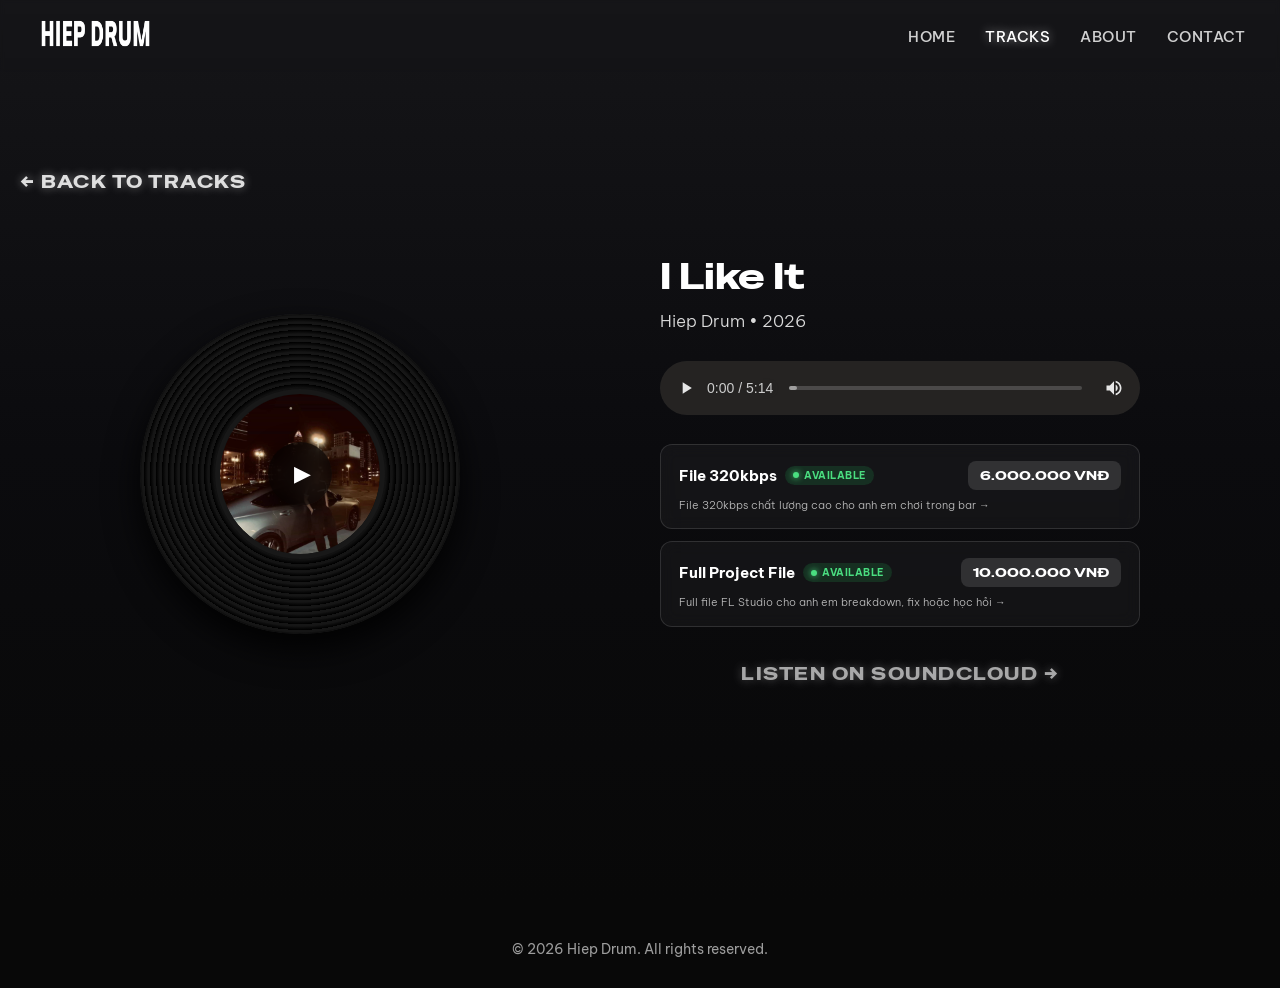
==== track-detail.html @ 59454e23 "created new file "track-detail.html" to hold the database of current tracks, removed individuals htm" ====
<!DOCTYPE html>
<html lang="en">
<head>
    <meta charset="UTF-8">
    <meta name="viewport" content="width=device-width, initial-scale=1.0">
    <title id="pageTitle">Track | HIEP DRUM</title>
    
    <!-- Google Fonts -->
    <link rel="preconnect" href="https://fonts.googleapis.com">
    <link rel="preconnect" href="https://fonts.gstatic.com" crossorigin>
    <link href="https://fonts.googleapis.com/css2?family=Be+Vietnam+Pro:wght@300;400;500;600;700&family=Special+Gothic+Expanded+One&display=swap" rel="stylesheet">
    
    <link rel="stylesheet" href="style.css">
</head>
<body>

    <!-- Header / Navbar -->
    <header class="header tracks-header">
        <div class="navbar-wrapper">
            <div class="container navbar">
                <div class="logo">
                    <a href="index.html#home"><img src="images/logo.png" alt="Hiep Drum Logo" width="120"></a>
                </div>
                <nav>
                    <ul>
                        <li><a href="index.html#home">Home</a></li>
                        <li><a href="tracks.html" class="active">Tracks</a></li>
                        <li><a href="index.html#about">About</a></li>
                        <li><a href="index.html#contact">Contact</a></li>
                    </ul>
                </nav>
            </div>
        </div>
    </header>

    <!-- Track Detail Section -->
    <main class="all-tracks-page">
        <div class="container">
            <div class="back-home-container" style="text-align: left; margin-bottom: 30px;">
                <a href="tracks.html" class="tracks-btn">&larr; Back to Tracks</a>
            </div>

            <div class="about-container track-detail-container">
    
                <!-- Vinyl Disc Player Display -->
                <div class="vinyl-player-wrapper">
                    <div class="vinyl-record" id="vinylRecord">
                        <div class="vinyl-grooves"></div>
                        <div class="record-center-label">
                            <img id="trackCover" src="" alt="Cover" class="record-cover">
                            <div class="record-hole"></div>
                        </div>
                    </div>
                    <button class="vinyl-play-btn" id="vinylPlayBtn" type="button" aria-label="Toggle Play">&#9654;</button>
                </div>
                
                <!-- Song Details & Streaming Player -->
                <div class="about-text track-detail-info">
                    <h1 class="track-title" id="trackTitle">Loading...</h1>
                    <p class="track-subtitle" id="trackArtist">Hiep Drum &bull; 2026</p>

                    <div class="audio-player-container">
                        <audio id="trackAudio" controls controlsList="nodownload noplaybackrate">
                            <source id="audioSource" src="" type="audio/mpeg">
                            Your browser does not support the audio element.
                        </audio>
                    </div>

                    <!-- Track Offer Cards -->
                    <div class="track-offer-box">
                        <a href="index.html#contact" class="offer-item clickable-offer">
                            <div class="offer-header">
                                <div class="offer-title-group">
                                    <span class="offer-tag">File 320kbps</span>
                                    <span class="status-badge available">AVAILABLE</span>
                                </div>
                                <span class="offer-price" id="price320">-</span>
                            </div>
                            <p class="offer-desc">File 320kbps chất lượng cao cho anh em chơi trong bar &rarr;</p>
                        </a>

                        <a href="index.html#contact" class="offer-item clickable-offer">
                            <div class="offer-header">
                                <div class="offer-title-group">
                                    <span class="offer-tag">Full Project File</span>
                                    <span class="status-badge available">AVAILABLE</span>
                                </div>
                                <span class="offer-price" id="priceProject">-</span>
                            </div>
                            <p class="offer-desc">Full file FL Studio cho anh em breakdown, fix hoặc học hỏi &rarr;</p>
                        </a>
                    </div>

                    <div class="social-links">
                        <a id="soundcloudLink" href="#" target="_blank" rel="noopener noreferrer" class="tracks-btn">
                            Listen on SoundCloud &rarr;
                        </a>
                    </div>
                </div>
            </div>
        </div>
    </main>

    <!-- Footer -->
    <footer class="copyright">
        <p>&copy; 2026 Hiep Drum. All rights reserved.</p>
    </footer>

    <!-- Script to Load Track Data Dynamically -->
    <script>
        document.addEventListener('DOMContentLoaded', () => {
            const tracksData = {
                "i-like-it": {
                    title: "I Like It",
                    artist: "Hiep Drum • 2026",
                    cover: "images/cover1.jpg",
                    audio: "tracks/i-like-it-demo-2.mp3",
                    file320Price: "6.000.000 VNĐ",
                    projectPrice: "10.000.000 VNĐ",
                    soundcloud: "https://soundcloud.com/hiepdrum/i-like-it-hiep-drum"
                },
                "stereo-love": {
                    title: "Stereo Love",
                    artist: "Hiep Drum • 2026",
                    cover: "images/cover1.jpg",
                    audio: "tracks/stereo-love-demo.mp3",
                    file320Price: "6.000.000 VNĐ",
                    projectPrice: "10.000.000 VNĐ",
                    soundcloud: "https://soundcloud.com/hiepdrum/stereo-love-remix"
                },
                "ai-khoc-noi-dau-nay": {
                    title: "Ai Khoc Noi Dau Nay",
                    artist: "Hiep Drum • 2026",
                    cover: "images/cover2.jpg",
                    audio: "tracks/ai-khoc-demo.mp3",
                    file320Price: "6.000.000 VNĐ",
                    projectPrice: "10.000.000 VNĐ",
                    soundcloud: "https://soundcloud.com/hiepdrum/ai-khoc-noi-dau-nay"
                },
                "feel-good-inc": {
                    title: "Feel Good INC",
                    artist: "Hiep Drum • 2026",
                    cover: "images/cover2.jpg",
                    audio: "tracks/feel-good-demo.mp3",
                    file320Price: "6.500.000 VNĐ",
                    projectPrice: "10.000.000 VNĐ",
                    soundcloud: "https://soundcloud.com/hiepdrum/feel-good-inc"
                }
            };

            const params = new URLSearchParams(window.location.search);
            const trackKey = params.get('track') || 'i-like-it';
            const track = tracksData[trackKey];

            if (track) {
                document.getElementById('pageTitle').textContent = `${track.title} | HIEP DRUM`;
                document.getElementById('trackTitle').textContent = track.title;
                document.getElementById('trackArtist').textContent = track.artist;
                document.getElementById('trackCover').src = track.cover;
                document.getElementById('audioSource').src = track.audio;
                document.getElementById('trackAudio').load();
                document.getElementById('price320').textContent = track.file320Price;
                document.getElementById('priceProject').textContent = track.projectPrice;
                document.getElementById('soundcloudLink').href = track.soundcloud;
            }

            const audio = document.getElementById('trackAudio');
            const vinyl = document.getElementById('vinylRecord');
            const playBtn = document.getElementById('vinylPlayBtn');

            if (audio && playBtn) {
                playBtn.addEventListener('click', (e) => {
                    e.preventDefault();
                    if (audio.paused) {
                        audio.play().catch(err => console.error("Playback error:", err));
                    } else {
                        audio.pause();
                    }
                });

                audio.addEventListener('play', () => {
                    if (vinyl) vinyl.classList.add('is-playing');
                    playBtn.classList.add('is-playing');
                    playBtn.innerHTML = '&#10074;&#10074;';
                });

                audio.addEventListener('pause', () => {
                    if (vinyl) vinyl.classList.remove('is-playing');
                    playBtn.classList.remove('is-playing');
                    playBtn.innerHTML = '&#9654;';
                });

                audio.addEventListener('ended', () => {
                    if (vinyl) vinyl.classList.remove('is-playing');
                    playBtn.classList.remove('is-playing');
                    playBtn.innerHTML = '&#9654;';
                });
            }
        });
    </script>
</body>
</html>
---- style.css ----
/* --- Global Styles --- */
* {
    margin: 0;
    padding: 0;
    box-sizing: border-box;
}

html {
    scroll-behavior: smooth;
}

body {
    background-color: #080808;
    color: #ffffff;
    font-family: 'Be Vietnam Pro', sans-serif;
    overflow-x: hidden;
}

a {
    text-decoration: none;
    color: inherit;
    transition: all 0.3s ease;
}

.container {
    max-width: 1400px;
    margin: 0 auto;
    padding: 0 20px;
}

/* --- Navigation Header --- */
.header {
    width: 100%;
    min-height: 100vh;
    background: linear-gradient(180deg, rgba(0, 0, 0, 0.4) 0%, #000000b7 80%, #080808 100%), 
                url('images/banner.png') center 25% / cover no-repeat;
    display: flex;
    flex-direction: column;
    justify-content: space-between;
    position: relative;
}

.navbar-wrapper {
    position: fixed;
    top: 0;
    left: 0;
    width: 100%;
    z-index: 1000;
    backdrop-filter: blur(2px);
    -webkit-backdrop-filter: blur(2px);
}

.navbar {
    display: flex;
    align-items: center;
    justify-content: space-between;
    padding: 18px 35px;
}

nav ul {
    display: flex;
    list-style: none;
    gap: 30px;
}

nav ul li a {
    font-size: 15px;
    font-weight: 500;
    letter-spacing: 0.5px;
    color: rgba(255, 255, 255, 0.8);
    text-transform: uppercase;
}

nav ul li a:hover,
nav ul li a.active {
    color: #ffffff;
    text-shadow: 0 0 10px rgba(255, 255, 255, 0.5);
}

/* --- Hero Section --- */
.hero-content {
    flex: 1;
    display: flex;
    align-items: center;
    justify-content: center;
    text-align: center;
    padding-top: 140px;
    padding-bottom: 60px;
}

.hero-text h1 {
    font-family: 'Special Gothic Expanded One', sans-serif;
    font-size: clamp(48px, 8vw, 96px);
    line-height: 1.1;
    letter-spacing: 2px;
    color: #ffffff;
    margin-bottom: 10px;
    text-shadow: 0 0 30px rgba(0, 0, 0, 0.8);
}

.hero-text .subtitle {
    font-size: 18px;
    font-weight: 300;
    letter-spacing: 4px;
    color: rgba(255, 255, 255, 0.7);
    margin-bottom: 50px;
}

.social-links {
    display: flex;
    justify-content: center;
    align-items: center;
    gap: 35px;
}

.social-links a {
    display: flex;
    align-items: center;
    justify-content: center;
    opacity: 0.75;
}

.social-links a img {
    height: 40px;
    width: auto;
    filter: brightness(0) invert(1);
    transition: transform 0.3s ease, filter 0.3s ease;
}

.social-links a[aria-label="TikTok"] img {
    height: 30px;
}

.social-links a:hover {
    opacity: 1;
}

.social-links a:hover img {
    transform: translateY(-4px) scale(1.05);
    filter: brightness(0) invert(1) drop-shadow(0 0 8px rgba(255, 255, 255, 0.6));
}

/* --- Section Titles --- */
.section-title {
    font-family: 'Special Gothic Expanded One', sans-serif;
    font-size: clamp(28px, 4vw, 40px);
    text-align: center;
    margin-bottom: 60px;
    font-weight: 300;
    letter-spacing: 1px;
}

/* --- Featured Tracks --- */
.projects {
    padding-top: 200px;
    padding-bottom: 100px;
}

.tracks-grid {
    display: flex;
    flex-wrap: nowrap;
    justify-content: space-between;
    align-items: center;
    gap: 10px;
    width: 100%;
    margin-bottom: 50px;
}

.vinyl-card {
    position: relative;
    display: flex;
    align-items: center;
    flex: 1 1 25%;
    max-width: 25%;
}

.vinyl-card-link {
    display: flex;
    align-items: center;
    text-decoration: none;
    color: inherit;
    width: 100%;
    cursor: pointer;
}

.sleeve {
    position: relative;
    z-index: 2;
    width: clamp(120px, 15vw, 190px);
    height: clamp(120px, 15vw, 190px);
    background: linear-gradient(135deg, #414141, #141414);
    border-radius: 6px;
    padding: 12px;
    display: flex;
    flex-direction: column;
    justify-content: flex-end;
    box-shadow: 0 10px 25px rgba(0, 0, 0, 0.6);
    flex-shrink: 0;
}

.sleeve h3 {
    font-family: 'Special Gothic Expanded One', sans-serif;
    font-size: clamp(11px, 1.2vw, 15px);
    font-weight: 200;
    color: #ffffff;
    margin-bottom: 4px;
    line-height: 1.2;
    white-space: nowrap;
    overflow: hidden;
    text-overflow: ellipsis;
}

.sleeve p {
    font-size: clamp(9px, 0.9vw, 12px);
    color: rgba(255, 255, 255, 0.6);
    font-weight: 300;
    white-space: nowrap;
    overflow: hidden;
    text-overflow: ellipsis;
}

.disc {
    position: relative;
    z-index: 1;
    width: clamp(110px, 14vw, 180px);
    height: clamp(110px, 14vw, 180px);
    margin-left: clamp(-70px, -8vw, -90px);
    transition: transform 0.4s cubic-bezier(0.25, 1, 0.5, 1);
    filter: drop-shadow(0 4px 12px rgba(0, 0, 0, 0.5));
    flex-shrink: 0;
}

.vinyl-card-link:hover .disc {
    transform: translateX(clamp(15px, 2.5vw, 30px)) rotate(45deg);
}

.cta-container {
    text-align: center;
    margin-top: 30px;
}

.tracks-btn {
    display: inline-flex;
    align-items: center;
    gap: 8px;
    color: #ffffffd7;
    font-family: 'Special Gothic Expanded One', 'Be Vietnam Pro', sans-serif;
    font-size: 18px;
    font-weight: 500;
    letter-spacing: 1.5px;
    text-transform: uppercase;
    padding: 10px 0;
    border: none;
    background: transparent;
    transition: all 0.3s cubic-bezier(0.25, 1, 0.5, 1);
    text-shadow: 0 0 10px rgba(255, 255, 255, 0.4);
}

.tracks-btn:hover {
    color: #ffffff;
    background: transparent;
    transform: translateY(-2px);
    text-shadow: 0 0 18px rgba(255, 255, 255, 0.9), 0 0 30px rgba(255, 255, 255, 0.5);
    letter-spacing: 2px;
}

/* --- About Section --- */
.about {
    padding-top: 100px;
    padding-bottom: 250px;
}

.about-container {
    display: flex;
    align-items: center;
    justify-content: space-between;
    gap: 150px;
}

.about-text {
    flex: 1;
    max-width: 550px;
}

.about-text h2 {
    font-family: 'Special Gothic Expanded One', sans-serif;
    font-size: clamp(28px, 4vw, 36px);
    margin-bottom: 25px;
    font-weight: 300;
}

.about-text p {
    font-size: 17px;
    line-height: 1.8;
    color: rgba(255, 255, 255, 0.85);
    font-weight: 300;
}

.about-img-wrapper {
    flex: 1;
    display: flex;
    justify-content: center;
}

.about-img-wrapper img {
    max-width: 100%;
    width: 420px;
    height: auto;
    border-radius: 16px;
    box-shadow: 0 15px 35px rgba(0, 0, 0, 0.5);
    mask-image: linear-gradient(to bottom, rgba(0, 0, 0, 1) 75%, rgba(0, 0, 0, 0) 100%);
    -webkit-mask-image: linear-gradient(to bottom, rgba(0, 0, 0, 1) 75%, rgba(0, 0, 0, 0) 100%);
    opacity: 0;
    transform: translateY(30px);
    transition: opacity 0.8s ease, transform 0.8s ease;
}

.about-img-wrapper img.visible {
    opacity: 1;
    transform: translateY(0);
}

/* --- Contact Section --- */
.contact {
    min-height: 90vh;
    padding: 80px 20px 40px 20px;
    background: linear-gradient(180deg, #080808 0%, rgba(0,0,0,0.3) 30%, rgba(0,0,0,0.2) 30%, #080808 100%),
                url('images/contact-bg.gif') center/cover no-repeat;
    display: flex;
    flex-direction: column;
    align-items: center;
    justify-content: center;
}

.contact-box {
    width: 100%;
    max-width: 700px;
    padding: 45px;
    background: rgba(18, 18, 18, 0.2);
    border-radius: 20px;
    backdrop-filter: blur(16px);
    -webkit-backdrop-filter: blur(16px);
    box-shadow: 0 20px 40px rgba(0, 0, 0, 0.7);
}

.contact-box h2 {
    font-family: 'Special Gothic Expanded One', sans-serif;
    font-size: 32px;
    text-align: center;
    font-weight: 300;
    margin-bottom: 30px;
}

.input-row {
    display: flex;
    gap: 15px;
    margin-bottom: 15px;
}

.input-row input,
.contact-box textarea {
    width: 100%;
    padding: 16px 20px;
    border: 1px solid rgba(255, 255, 255, 0.15);
    border-radius: 12px;
    background: rgba(255, 255, 255, 0.05);
    color: #ffffff;
    font-size: 15px;
    outline: none;
    font-family: 'Be Vietnam Pro', sans-serif;
    transition: all 0.3s ease;
}

.input-row input::placeholder,
.contact-box textarea::placeholder {
    color: rgba(255, 255, 255, 0.4);
}

.input-row input:focus,
.contact-box textarea:focus {
    border-color: #ffffff;
    background: rgba(255, 255, 255, 0.1);
    box-shadow: 0 0 10px rgba(255, 255, 255, 0.1);
}

.contact-box textarea {
    resize: vertical;
    min-height: 120px;
    margin-bottom: 20px;
}

.contact-box button {
    width: 100%;
    padding: 16px;
    border: none;
    border-radius: 12px;
    background: #ffffff;
    color: #2b2b2b;
    font-weight: 700;
    font-size: 16px;
    cursor: pointer;
    transition: all 0.3s ease;
}

.contact-box button:hover {
    background: #e0e0e0;
    transform: translateY(-2px);
    box-shadow: 0 0 20px rgba(255, 255, 255, 0.4);
    color: #080808;
}

.contact-links {
    display: flex;
    justify-content: center;
    gap: 25px;
    margin-top: 30px;
}

.contact-links a {
    width: 55px;
    height: 55px;
    border-radius: 50%;
    display: flex;
    align-items: center;
    justify-content: center;
    background: rgba(255, 255, 255, 0.08);
    backdrop-filter: blur(8px);
    transition: all 0.3s ease;
}

.contact-links a img {
    height: 26px;
    width: auto;
    filter: brightness(0) invert(1);
}

.contact-links a:hover {
    background: rgba(255, 255, 255, 0.25);
    transform: translateY(-4px);
    box-shadow: 0 0 20px rgba(255, 255, 255, 0.4);
}

/* --- Footer --- */
.copyright {
    padding: 30px 20px;
    text-align: center;
    margin-top: 10px;
}

.copyright p {
    color: rgba(255, 255, 255, 0.6);
    font-size: 14px;
}

/* --- All Tracks Page Styling --- */
.tracks-header {
    min-height: auto;
    background: none;
}

.all-tracks-page {
    padding-top: 140px;
    padding-bottom: 80px;
    background: linear-gradient(180deg, #151518 0%, #0b0b0e 50%, #080808 100%);
    background-size: cover;
    background-repeat: no-repeat;
    min-height: 100vh;
}

.page-title-box {
    text-align: center;
    margin-bottom: 40px;
}

.page-title-box .subtitle {
    font-size: 14px;
    letter-spacing: 3px;
    color: rgba(255, 255, 255, 0.6);
    margin-top: -40px;
}

/* Filter & Search Bar */
.tracks-filter-bar {
    display: flex;
    justify-content: space-between;
    align-items: center;
    flex-wrap: wrap;
    gap: 20px;
    margin-bottom: 50px;
    background: rgba(255, 255, 255, 0.03);
    padding: 15px 25px;
    border-radius: 16px;
}

.tracks-filter-bar input {
    flex: 1;
    min-width: 220px;
    padding: 12px 18px;
    background: rgba(255, 255, 255, 0.06);
    border: 1px solid rgba(255, 255, 255, 0.15);
    border-radius: 10px;
    color: #ffffff;
    font-size: 14px;
    outline: none;
    font-family: 'Be Vietnam Pro', sans-serif;
}

.tracks-filter-bar input::placeholder {
    color: rgba(255, 255, 255, 0.4);
}

.tracks-page-grid {
    display: grid;
    grid-template-columns: repeat(auto-fill, minmax(280px, 1fr));
    gap: 40px;
    justify-items: center;
    margin-bottom: 60px;
}

.track-item {
    flex: none;
    max-width: 100%;
}

.track-item .sleeve {
    position: relative;
    width: 180px;
    height: 180px;
}

.track-item .disc {
    width: 170px;
    height: 170px;
    margin-left: -90px;
}

.back-home-container {
    text-align: center;
    margin-top: 20px;
    border: none;
    background: transparent;
}

/* Vinyl Container Wrapper */
.vinyl-player-wrapper {
    position: relative;
    width: 320px;
    height: 320px;
    display: flex;
    align-items: center;
    justify-content: center;
}

.vinyl-record {
    position: relative;
    width: 100%;
    height: 100%;
    border-radius: 50%;
    background: #0d0d0d;
    box-shadow: 0 15px 35px rgba(0, 0, 0, 0.9),
                inset 0 0 0 2px rgba(255, 255, 255, 0.08);
    display: flex;
    align-items: center;
    justify-content: center;
    overflow: hidden;
    animation: spinVinyl 3.5s linear infinite;
    animation-play-state: paused;
    transition: transform 0.5s ease;
}

.record-center-label {
    position: relative;
    width: 50%;
    height: 50%;
    border-radius: 50%;
    overflow: hidden;
    z-index: 2;
    box-shadow: 0 0 0 5px #181818, 0 0 15px rgba(0, 0, 0, 0.9);
    display: flex;
    align-items: center;
    justify-content: center;
}

.vinyl-grooves {
    position: absolute;
    top: 0;
    left: 0;
    width: 100%;
    height: 100%;
    border-radius: 50%;
    background: 
        repeating-radial-gradient(
            circle at center,
            #161616 0px,
            #161616 2px,
            #0a0a0a 4px,
            #000000 6px
        ),
        conic-gradient(
            from 30deg at 50% 50%,
            rgba(255, 255, 255, 0.15) 0deg,
            transparent 50deg,
            rgba(255, 255, 255, 0.15) 180deg,
            transparent 230deg,
            rgba(255, 255, 255, 0.15) 360deg
        );
    pointer-events: none;
    z-index: 1;
}

.record-cover {
    width: 100%;
    height: 100%;
    object-fit: cover;
    border-radius: 50%;
}

.record-hole {
    position: absolute;
    top: 50%;
    left: 50%;
    transform: translate(-50%, -50%);
    width: 14px;
    height: 14px;
    background-color: #080808;
    border: 2px solid rgba(255, 255, 255, 0.25);
    border-radius: 50%;
    z-index: 3;
    pointer-events: none;
}

.vinyl-play-btn {
    position: absolute;
    top: 50%;
    left: 50%;
    transform: translate(-50%, -50%);
    z-index: 10;
    width: 64px;
    height: 64px;
    border-radius: 50%;
    border: none;
    background: rgba(0, 0, 0, 0.65);
    backdrop-filter: blur(10px);
    -webkit-backdrop-filter: blur(10px);
    color: #ffffff;
    font-size: 22px;
    display: flex;
    align-items: center;
    justify-content: center;
    cursor: pointer;
    transition: all 0.3s cubic-bezier(0.25, 1, 0.5, 1);
    box-shadow: 0 8px 25px rgba(0, 0, 0, 0.8);
    padding-left: 4px;
    outline: none;
}

.vinyl-play-btn:hover {
    background: rgba(255, 255, 255, 0.95);
    color: #000000;
    transform: translate(-50%, -50%) scale(1.12);
    box-shadow: 0 0 25px rgba(255, 255, 255, 0.6);
}

.vinyl-play-btn.is-playing {
    padding-left: 0;
}

.vinyl-record.is-playing {
    animation-play-state: running;
}

@keyframes spinVinyl {
    from { transform: rotate(0deg); }
    to { transform: rotate(360deg); }
}

/* --- Single Track Detail Page Layout --- */
.track-detail-container {
    display: flex;
    align-items: center;
    justify-content: center;
    gap: 200px;
    padding: 20px 0 60px 0;
}

.track-detail-info {
    max-width: 480px;
    width: 100%;
    text-align: left;
}

.track-title {
    font-family: 'Special Gothic Expanded One', sans-serif;
    font-size: 36px;
    font-weight: 300;
    margin-bottom: 6px;
}

.track-subtitle {
    color: rgba(255, 255, 255, 0.6);
    font-size: 15px;
    margin-bottom: 24px;
}

.audio-player-container {
    margin: 15px 0 25px 0;
    width: 100%;
}

.audio-player-container audio {
    width: 100%;
    filter: invert(0.9);
}

.track-offer-box {
    display: flex;
    flex-direction: column;
    gap: 12px;
    margin-bottom: 25px;
    width: 100%;
}

.clickable-offer {
    display: block;
    width: 100%;
    text-decoration: none;
    background: rgba(255, 255, 255, 0.04);
    border: 1px solid rgba(255, 255, 255, 0.12);
    border-radius: 12px;
    padding: 16px 18px;
    backdrop-filter: blur(8px);
    transition: all 0.3s ease;
}

.clickable-offer:hover {
    background: rgba(255, 255, 255, 0.07);
    border-color: rgba(255, 255, 255, 0.3);
    transform: translateY(-2px);
}

.offer-header {
    display: flex;
    justify-content: space-between;
    align-items: center;
    gap: 12px;
    margin-bottom: 8px;
}

.offer-title-group {
    display: flex;
    align-items: center;
    gap: 8px;
}

.offer-tag {
    font-weight: 700;
    font-size: 15px;
    color: #ffffff;
    white-space: nowrap;
}

.status-badge {
    font-size: 10px;
    font-weight: 700;
    padding: 3px 8px;
    border-radius: 20px;
    text-transform: uppercase;
    letter-spacing: 0.5px;
    display: inline-flex;
    align-items: center;
    white-space: nowrap;
}

.status-badge.available {
    background: rgba(34, 197, 94, 0.15);
    color: #4ade80;
}

.status-badge.available::before {
    content: '';
    display: inline-block;
    width: 6px;
    height: 6px;
    background-color: #4ade80;
    border-radius: 50%;
    margin-right: 5px;
    box-shadow: 0 0 6px #4ade80;
}

.offer-price {
    font-family: 'Special Gothic Expanded One', sans-serif;
    font-size: 13px;
    color: #ffffff;
    background: rgba(255, 255, 255, 0.12);
    padding: 6px 12px;
    border-radius: 8px;
    white-space: nowrap;
    flex-shrink: 0;
}

.track-offer-box .offer-desc {
    font-size: 10.5px;
    line-height: 1.4;
    color: rgba(255, 255, 255, 0.7);
    margin: 0;
}

/* --- Mobile Responsiveness --- */
@media (max-width: 768px) {
    .navbar {
        flex-direction: column;
        gap: 6px;
        padding: 0px 15px;
        margin-bottom: 10px;
    }

    nav ul {
        justify-content: center;
        gap: 20px;
        width: 100%;
    }

    nav ul li a {
        font-size: 13px;
    }

    .hero-content {
        padding-top: 160px;
    }

    .tracks-grid {
        flex-wrap: wrap;
        justify-content: center;
        gap: 25px 20px;
    }

    .vinyl-card {
        flex: 0 0 calc(50% - 10px);
        max-width: calc(50% - 10px);
        justify-content: center;
    }

    .sleeve {
        width: clamp(70px, 30vw, 150px);
        height: clamp(70px, 30vw, 150px);
    }

    .disc {
        width: clamp(70px, 30vw, 140px);
        height: clamp(70px, 30vw, 140px);
        margin-left: clamp(-130px, -15vw, -70px);
    }

    .about-container {
        flex-direction: column;
        text-align: center;
    }

    .about-text {
        max-width: 100%;
    }

    .input-row {
        flex-direction: column;
        gap: 12px;
    }

    .contact {
        padding: 50px 15px 30px 15px;
    }

    .contact-box {
        padding: 25px 18px;
    }

    .track-detail-container {
        flex-direction: column !important;
        gap: 25px !important;
        padding: 0;
    }

    .vinyl-player-wrapper {
        width: 240px;
        height: 240px;
    }

    .track-detail-info {
        text-align: center !important;
        display: flex;
        flex-direction: column;
        align-items: center;
        width: 100%;
        max-width: 100%;
        padding: 0 10px;
    }

    .track-title {
        font-size: 28px !important;
        margin-bottom: 4px;
    }

    .track-subtitle {
        font-size: 13px !important;
        margin-bottom: 16px;
    }

    .clickable-offer {
        width: 100% !important;
        text-align: left !important;
    }

    .track-offer-box .offer-desc {
        font-size: 9.5px !important;
        line-height: 1.35 !important;
    }
}
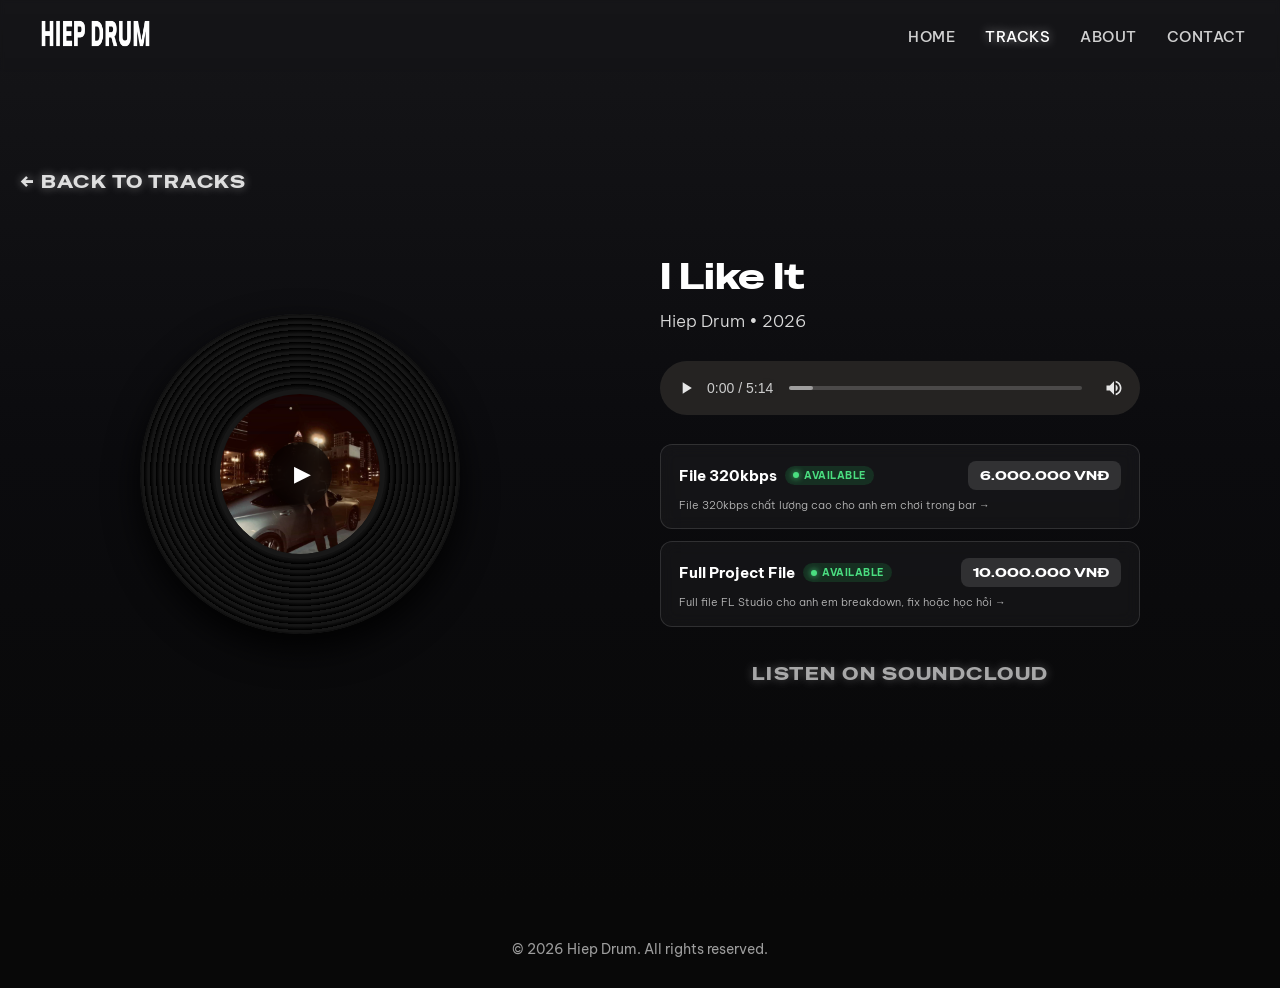
==== commit a2354c47: "fixed layout" ====
--- a/track-detail.html
+++ b/track-detail.html
@@ -93,7 +93,7 @@
 
                     <div class="social-links">
                         <a id="soundcloudLink" href="#" target="_blank" rel="noopener noreferrer" class="tracks-btn">
-                            Listen on SoundCloud &rarr;
+                            Listen on SoundCloud
                         </a>
                     </div>
                 </div>
--- a/style.css
+++ b/style.css
@@ -807,11 +807,28 @@
 
 /* --- Mobile Responsiveness --- */
 @media (max-width: 768px) {
+
+    body {
+        margin: 0;
+        padding: 0;
+    }
+
+    .header {
+        margin-top: 0;
+        padding-top: 0;
+    }
+    
+    .navbar-wrapper {
+        top: 0;
+        left: 0;
+        width: 100%;
+    }
+
     .navbar {
         flex-direction: column;
         gap: 6px;
-        padding: 0px 15px;
         margin-bottom: 10px;
+        padding: 10px 15px;
     }
 
     nav ul {
@@ -854,10 +871,21 @@
     .about-container {
         flex-direction: column;
         text-align: center;
-    }
+        gap: 20px !important;
+    }
+
+    section.about {
+        padding-top: 40px !important;
+        padding-bottom: 40px !important;
+    }
+
 
     .about-text {
         max-width: 100%;
+    }
+
+    .about-text p {
+        font-size: 10px;
     }
 
     .input-row {
@@ -913,4 +941,4 @@
         font-size: 9.5px !important;
         line-height: 1.35 !important;
     }
-}+}
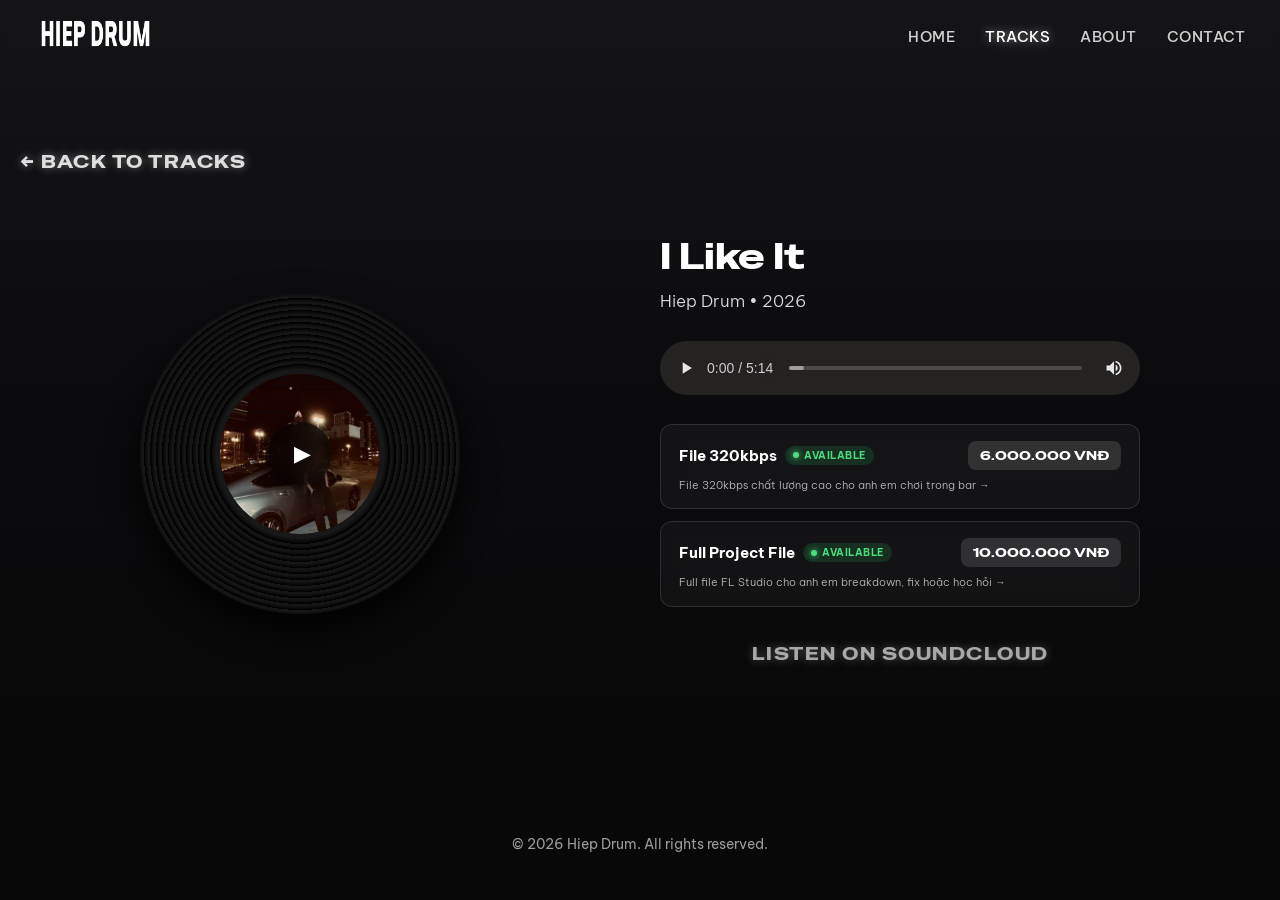
==== commit 7a8129e2: "added email feature, added json file for music storing" ====
--- a/track-detail.html
+++ b/track-detail.html
@@ -2,7 +2,7 @@
 <html lang="en">
 <head>
     <meta charset="UTF-8">
-    <meta name="viewport" content="width=device-width, initial-scale=1.0">
+    <meta name="viewport" content="width=device-width, initial-scale=1.0, viewport-fit=cover">
     <title id="pageTitle">Track | HIEP DRUM</title>
     
     <!-- Google Fonts -->
@@ -11,6 +11,7 @@
     <link href="https://fonts.googleapis.com/css2?family=Be+Vietnam+Pro:wght@300;400;500;600;700&family=Special+Gothic+Expanded+One&display=swap" rel="stylesheet">
     
     <link rel="stylesheet" href="style.css">
+    <script src="script.js" defer></script>
 </head>
 <body>
 
@@ -106,97 +107,5 @@
         <p>&copy; 2026 Hiep Drum. All rights reserved.</p>
     </footer>
 
-    <!-- Script to Load Track Data Dynamically -->
-    <script>
-        document.addEventListener('DOMContentLoaded', () => {
-            const tracksData = {
-                "i-like-it": {
-                    title: "I Like It",
-                    artist: "Hiep Drum • 2026",
-                    cover: "images/cover1.jpg",
-                    audio: "tracks/i-like-it-demo-2.mp3",
-                    file320Price: "6.000.000 VNĐ",
-                    projectPrice: "10.000.000 VNĐ",
-                    soundcloud: "https://soundcloud.com/hiepdrum/i-like-it-hiep-drum"
-                },
-                "stereo-love": {
-                    title: "Stereo Love",
-                    artist: "Hiep Drum • 2026",
-                    cover: "images/cover1.jpg",
-                    audio: "tracks/stereo-love-demo.mp3",
-                    file320Price: "6.000.000 VNĐ",
-                    projectPrice: "10.000.000 VNĐ",
-                    soundcloud: "https://soundcloud.com/hiepdrum/stereo-love-remix"
-                },
-                "ai-khoc-noi-dau-nay": {
-                    title: "Ai Khoc Noi Dau Nay",
-                    artist: "Hiep Drum • 2026",
-                    cover: "images/cover2.jpg",
-                    audio: "tracks/ai-khoc-demo.mp3",
-                    file320Price: "6.000.000 VNĐ",
-                    projectPrice: "10.000.000 VNĐ",
-                    soundcloud: "https://soundcloud.com/hiepdrum/ai-khoc-noi-dau-nay"
-                },
-                "feel-good-inc": {
-                    title: "Feel Good INC",
-                    artist: "Hiep Drum • 2026",
-                    cover: "images/cover2.jpg",
-                    audio: "tracks/feel-good-demo.mp3",
-                    file320Price: "6.500.000 VNĐ",
-                    projectPrice: "10.000.000 VNĐ",
-                    soundcloud: "https://soundcloud.com/hiepdrum/feel-good-inc"
-                }
-            };
-
-            const params = new URLSearchParams(window.location.search);
-            const trackKey = params.get('track') || 'i-like-it';
-            const track = tracksData[trackKey];
-
-            if (track) {
-                document.getElementById('pageTitle').textContent = `${track.title} | HIEP DRUM`;
-                document.getElementById('trackTitle').textContent = track.title;
-                document.getElementById('trackArtist').textContent = track.artist;
-                document.getElementById('trackCover').src = track.cover;
-                document.getElementById('audioSource').src = track.audio;
-                document.getElementById('trackAudio').load();
-                document.getElementById('price320').textContent = track.file320Price;
-                document.getElementById('priceProject').textContent = track.projectPrice;
-                document.getElementById('soundcloudLink').href = track.soundcloud;
-            }
-
-            const audio = document.getElementById('trackAudio');
-            const vinyl = document.getElementById('vinylRecord');
-            const playBtn = document.getElementById('vinylPlayBtn');
-
-            if (audio && playBtn) {
-                playBtn.addEventListener('click', (e) => {
-                    e.preventDefault();
-                    if (audio.paused) {
-                        audio.play().catch(err => console.error("Playback error:", err));
-                    } else {
-                        audio.pause();
-                    }
-                });
-
-                audio.addEventListener('play', () => {
-                    if (vinyl) vinyl.classList.add('is-playing');
-                    playBtn.classList.add('is-playing');
-                    playBtn.innerHTML = '&#10074;&#10074;';
-                });
-
-                audio.addEventListener('pause', () => {
-                    if (vinyl) vinyl.classList.remove('is-playing');
-                    playBtn.classList.remove('is-playing');
-                    playBtn.innerHTML = '&#9654;';
-                });
-
-                audio.addEventListener('ended', () => {
-                    if (vinyl) vinyl.classList.remove('is-playing');
-                    playBtn.classList.remove('is-playing');
-                    playBtn.innerHTML = '&#9654;';
-                });
-            }
-        });
-    </script>
 </body>
 </html>
--- a/style.css
+++ b/style.css
@@ -323,7 +323,7 @@
 /* --- Contact Section --- */
 .contact {
     min-height: 90vh;
-    padding: 80px 20px 40px 20px;
+    padding: 70px 20px 50px 20px;
     background: linear-gradient(180deg, #080808 0%, rgba(0,0,0,0.3) 30%, rgba(0,0,0,0.2) 30%, #080808 100%),
                 url('images/contact-bg.gif') center/cover no-repeat;
     display: flex;
@@ -459,12 +459,12 @@
 }
 
 .all-tracks-page {
-    padding-top: 140px;
-    padding-bottom: 80px;
+    padding-top: 120px;
+    padding-bottom: 60px;
     background: linear-gradient(180deg, #151518 0%, #0b0b0e 50%, #080808 100%);
     background-size: cover;
     background-repeat: no-repeat;
-    min-height: 100vh;
+    min-height: auto;
 }
 
 .page-title-box {
@@ -808,22 +808,23 @@
 /* --- Mobile Responsiveness --- */
 @media (max-width: 768px) {
 
-    body {
-        margin: 0;
-        padding: 0;
-    }
-
-    .header {
-        margin-top: 0;
-        padding-top: 0;
-    }
-    
     .navbar-wrapper {
         top: 0;
         left: 0;
         width: 100%;
-    }
-
+        padding-top: env(safe-area-inset-top);
+    }
+
+    body {
+        margin: 0;
+        padding: 0;
+    }
+
+    .header {
+        margin-top: 0;
+        padding-top: 0;
+    }
+    
     .navbar {
         flex-direction: column;
         gap: 6px;
@@ -845,6 +846,75 @@
         padding-top: 160px;
     }
 
+    /* --- Updated Tracks Grid for Mobile (2 columns) --- */
+    .tracks-page-grid {
+        grid-template-columns: repeat(2, 1fr);
+        gap: 35px 12px;
+        padding: 0 10px;
+        width: 100%;
+        box-sizing: border-box;
+    }
+
+    .track-item {
+        width: 100%;
+        display: flex;
+        justify-content: center;
+    }
+
+    .track-item .vinyl-card-link {
+        justify-content: center;
+    }
+
+    .track-item .sleeve {
+        width: 110px;
+        height: 110px;
+        padding: 9px;
+    }
+
+    .track-item .sleeve h3 {
+        font-size: 10.5px;
+    }
+
+    .track-item .sleeve p {
+        font-size: 8.5px;
+    }
+
+    .track-item .disc {
+        width: 100px;
+        height: 100px;
+        margin-left: -45px;
+    }
+
+    /* --- Offer Box Text & Price Tag Adjustments for Mobile --- */
+    .clickable-offer {
+        padding: 12px 14px;
+    }
+
+    .offer-tag {
+        font-size: 12px;
+    }
+
+    .status-badge {
+        font-size: 8px;
+        padding: 2px 6px;
+    }
+
+    .status-badge.available::before {
+        width: 5px;
+        height: 5px;
+        margin-right: 4px;
+    }
+
+    .offer-price {
+        font-size: 9.5px;
+        padding: 4px 8px;
+    }
+
+    .track-offer-box .offer-desc {
+        font-size: 8.5px !important;
+        line-height: 1.3 !important;
+    }
+
     .tracks-grid {
         flex-wrap: wrap;
         justify-content: center;
@@ -871,21 +941,15 @@
     .about-container {
         flex-direction: column;
         text-align: center;
-        gap: 20px !important;
-    }
-
-    section.about {
-        padding-top: 40px !important;
-        padding-bottom: 40px !important;
-    }
-
+        gap: 40px !important;
+    }
 
     .about-text {
         max-width: 100%;
     }
 
     .about-text p {
-        font-size: 10px;
+        font-size: 13px !important;
     }
 
     .input-row {
@@ -936,9 +1000,4 @@
         width: 100% !important;
         text-align: left !important;
     }
-
-    .track-offer-box .offer-desc {
-        font-size: 9.5px !important;
-        line-height: 1.35 !important;
-    }
-}
+}
